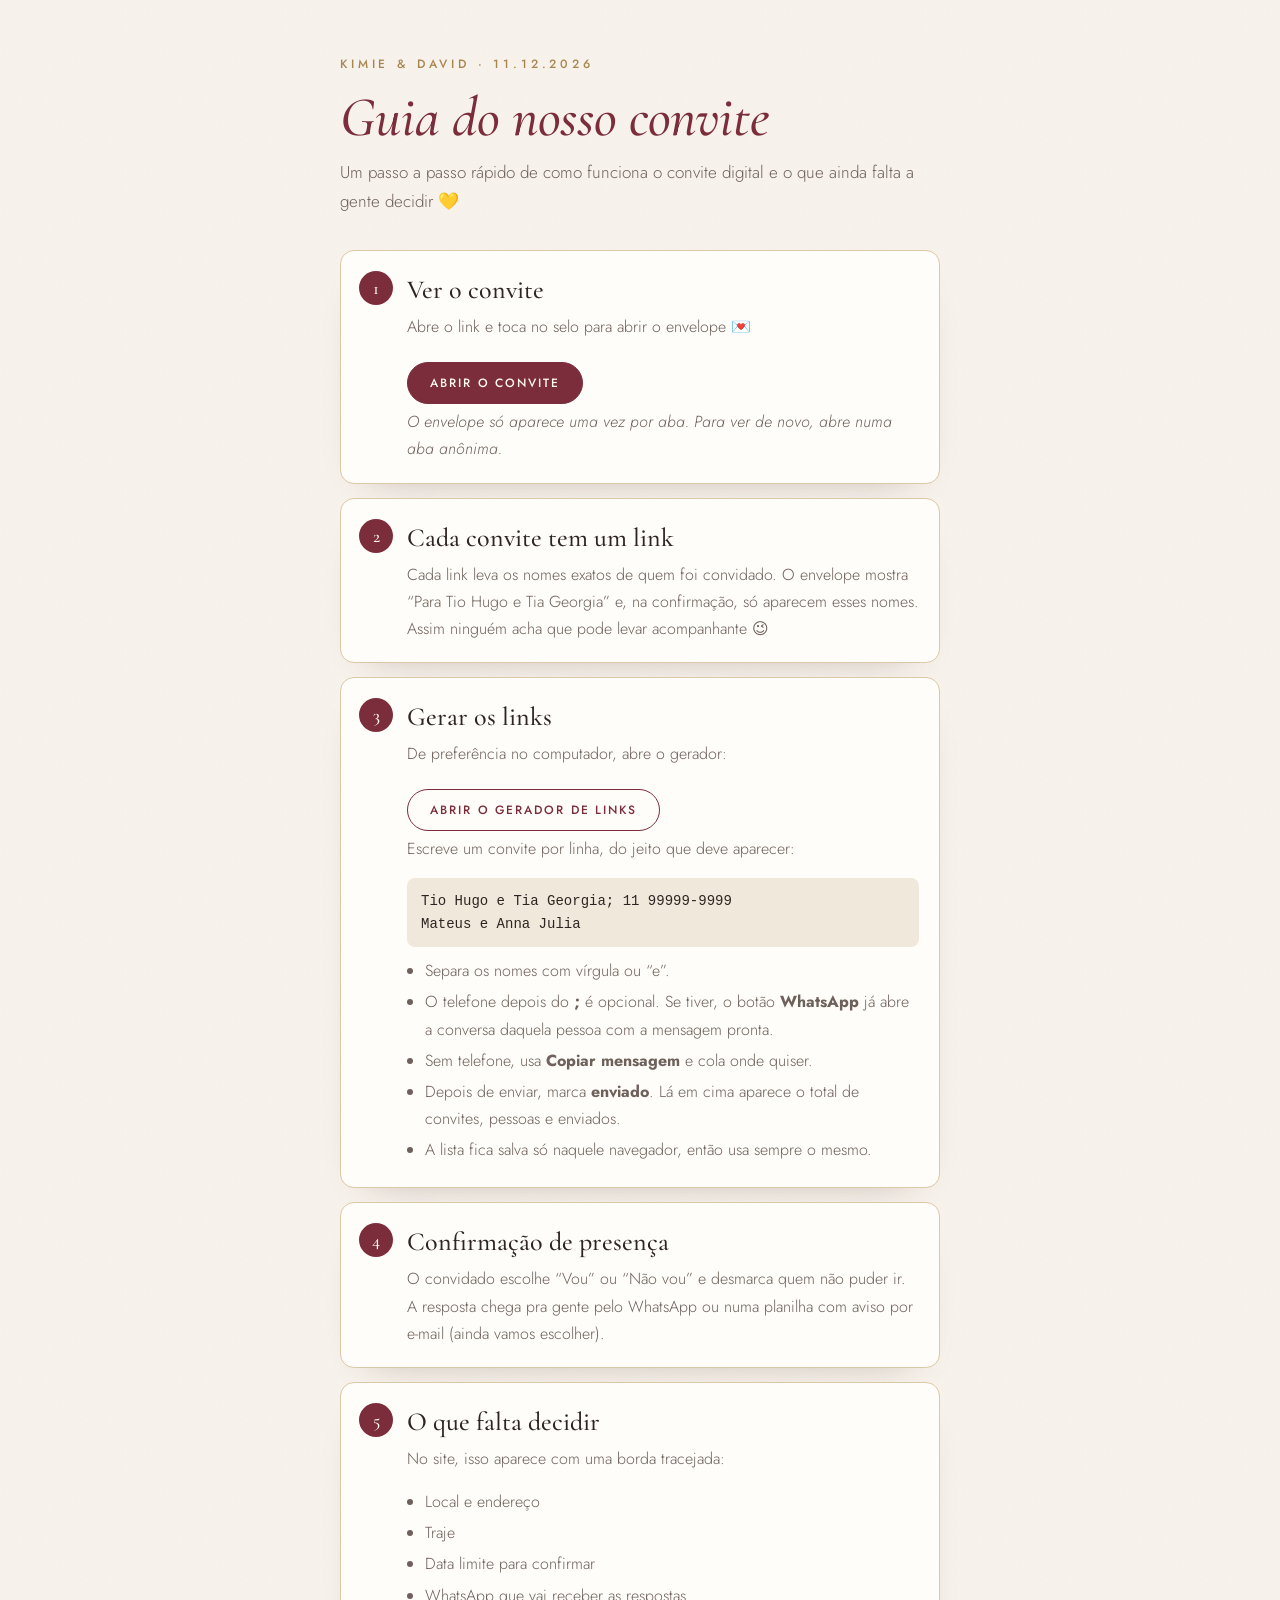
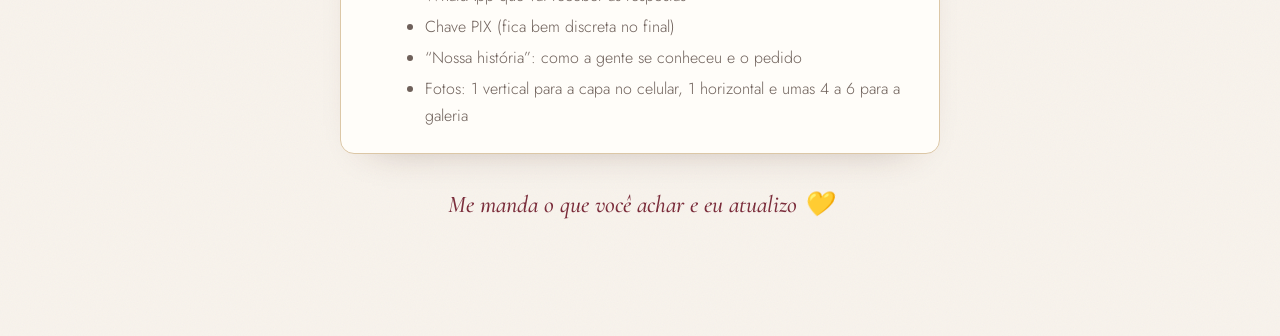
==== guia/index.html @ 5cfc8dbe "Adiciona guia de uso em /guia e atualiza HANDOFF" ====
<!doctype html>
<html lang="pt-BR">
<head>
<meta charset="utf-8">
<meta name="viewport" content="width=device-width, initial-scale=1">
<meta name="robots" content="noindex">
<meta name="color-scheme" content="light">
<title>Guia do convite</title>
<link rel="icon" href="data:image/svg+xml,<svg xmlns='http://www.w3.org/2000/svg' viewBox='0 0 100 100'><text y='.9em' font-size='90'>💌</text></svg>">
<link rel="stylesheet" href="https://fonts.googleapis.com/css2?family=Cormorant+Garamond:ital,wght@0,500;1,500&family=Jost:wght@300;400;500&display=swap">
<link rel="stylesheet" href="../style.css?v=5">
<style>
  .guia { max-width: 640px; margin: 0 auto; padding: 56px 20px 90px; }
  .guia h1 { font: italic 500 clamp(40px, 10vw, 56px)/1.1 var(--serif); color: var(--vinho); margin-bottom: 10px; }
  .intro { color: var(--tinta-2); margin-bottom: 34px; }
  .passo { position: relative; background: var(--cartao); border: 1px solid var(--ouro-claro); border-radius: 14px; padding: 22px 20px 20px 66px; margin-bottom: 14px; box-shadow: 0 18px 40px -32px rgba(70, 35, 25, .45); }
  .passo .n { position: absolute; left: 18px; top: 20px; width: 34px; height: 34px; border-radius: 50%; display: grid; place-items: center; background: var(--vinho); color: #FFF8F0; font: 500 18px/1 var(--serif); }
  .passo h2 { font-size: 26px; margin: 2px 0 8px; }
  .passo p, .passo li { color: var(--tinta-2); font-size: 16px; }
  .passo p:last-child { margin-bottom: 0; }
  .passo ul { margin: 0; padding-left: 18px; }
  .passo li { margin-bottom: 4px; }
  .passo pre { background: var(--papel-2); border-radius: 8px; padding: 12px 14px; font: 400 14px/1.6 ui-monospace, Menlo, monospace; white-space: pre-wrap; margin: 10px 0; color: var(--tinta); }
  .passo .botao { margin: 6px 0 4px; }
  .obs { font-size: 14px; font-style: italic; }
  .fim { text-align: center; margin-top: 34px; font: italic 500 24px/1.4 var(--serif); color: var(--vinho); }
</style>
</head>
<body>
<main class="guia">
  <p class="sobre" style="padding-left:0">Kimie &amp; David · 11.12.2026</p>
  <h1>Guia do nosso convite</h1>
  <p class="intro">Um passo a passo rápido de como funciona o convite digital e o que ainda falta a gente decidir 💛</p>

  <section class="passo"><span class="n">1</span>
    <h2>Ver o convite</h2>
    <p>Abre o link e toca no selo para abrir o envelope 💌</p>
    <a class="botao" href="../" target="_blank" rel="noopener">Abrir o convite</a>
    <p class="obs">O envelope só aparece uma vez por aba. Para ver de novo, abre numa aba anônima.</p>
  </section>

  <section class="passo"><span class="n">2</span>
    <h2>Cada convite tem um link</h2>
    <p>Cada link leva os nomes exatos de quem foi convidado. O envelope mostra “Para Tio Hugo e Tia Georgia” e, na confirmação, só aparecem esses nomes. Assim ninguém acha que pode levar acompanhante 😉</p>
  </section>

  <section class="passo"><span class="n">3</span>
    <h2>Gerar os links</h2>
    <p>De preferência no computador, abre o gerador:</p>
    <a class="botao botao-claro" href="../links.html" target="_blank" rel="noopener">Abrir o gerador de links</a>
    <p>Escreve um convite por linha, do jeito que deve aparecer:</p>
    <pre>Tio Hugo e Tia Georgia; 11 99999-9999
Mateus e Anna Julia</pre>
    <ul>
      <li>Separa os nomes com vírgula ou “e”.</li>
      <li>O telefone depois do <b>;</b> é opcional. Se tiver, o botão <b>WhatsApp</b> já abre a conversa daquela pessoa com a mensagem pronta.</li>
      <li>Sem telefone, usa <b>Copiar mensagem</b> e cola onde quiser.</li>
      <li>Depois de enviar, marca <b>enviado</b>. Lá em cima aparece o total de convites, pessoas e enviados.</li>
      <li>A lista fica salva só naquele navegador, então usa sempre o mesmo.</li>
    </ul>
  </section>

  <section class="passo"><span class="n">4</span>
    <h2>Confirmação de presença</h2>
    <p>O convidado escolhe “Vou” ou “Não vou” e desmarca quem não puder ir. A resposta chega pra gente pelo WhatsApp ou numa planilha com aviso por e-mail (ainda vamos escolher).</p>
  </section>

  <section class="passo"><span class="n">5</span>
    <h2>O que falta decidir</h2>
    <p>No site, isso aparece com uma borda tracejada:</p>
    <ul>
      <li>Local e endereço</li>
      <li>Traje</li>
      <li>Data limite para confirmar</li>
      <li>WhatsApp que vai receber as respostas</li>
      <li>Chave PIX (fica bem discreta no final)</li>
      <li>“Nossa história”: como a gente se conheceu e o pedido</li>
      <li>Fotos: 1 vertical para a capa no celular, 1 horizontal e umas 4 a 6 para a galeria</li>
    </ul>
  </section>

  <p class="fim">Me manda o que você achar e eu atualizo 💛</p>
</main>
</body>
</html>
---- style.css ----
/* Convite de casamento — Kimie & David · 11.12.2026 */
:root {
  --papel: #F8F3EC;
  --papel-2: #F1E8DC;
  --cartao: #FFFDF9;
  --tinta: #2E2522;
  --tinta-2: #6E605A;
  --vinho: #7B2D3B;
  --vinho-2: #5A1E29;
  --ouro: #A9854F;
  --ouro-claro: #DCC7A6;
  --serif: 'Cormorant Garamond', Georgia, 'Times New Roman', serif;
  --sans: 'Jost', system-ui, -apple-system, 'Segoe UI', sans-serif;
  --suave: cubic-bezier(.2, .8, .2, 1);
  --atraso: 2.3s; /* quando a capa começa a animar (depois do envelope) */
  --grao: url("data:image/svg+xml,%3Csvg xmlns='http://www.w3.org/2000/svg' width='160' height='160'%3E%3Cfilter id='g'%3E%3CfeTurbulence type='fractalNoise' baseFrequency='.85' numOctaves='3' stitchTiles='stitch'/%3E%3C/filter%3E%3Crect width='100%25' height='100%25' filter='url(%23g)' opacity='.045'/%3E%3C/svg%3E");
}
.direto { --atraso: .25s; }

*, *::before, *::after { box-sizing: border-box; }
[hidden] { display: none !important; }
html { -webkit-text-size-adjust: 100%; -webkit-tap-highlight-color: transparent; }
html.js:not(.aberto), html.lb-aberto { overflow: hidden; }
body { margin: 0; background: var(--grao), var(--papel); color: var(--tinta); font: 300 17px/1.7 var(--sans); -webkit-font-smoothing: antialiased; }
img { display: block; max-width: 100%; }
h1, h2, h3 { font-family: var(--serif); font-weight: 500; line-height: 1.15; margin: 0; }
a { color: inherit; }
p { margin: 0 0 1em; }
button { font: inherit; color: inherit; }
.sobre { font: 500 12px/1.4 var(--sans); letter-spacing: .32em; padding-left: .32em; text-transform: uppercase; color: var(--ouro); margin: 0 0 14px; }
.texto { color: var(--tinta-2); }
/* Destaca o que ainda falta preencher (valores entre [colchetes]) */
.todo { background: rgba(169, 133, 79, .16); outline: 1px dashed var(--ouro); outline-offset: 2px; border-radius: 3px; }
.link-sutil { background: none; border: 0; padding: 0; cursor: pointer; color: var(--vinho); text-decoration: underline; text-decoration-color: rgba(123, 45, 59, .35); text-underline-offset: 4px; transition: text-decoration-color .3s; }
.link-sutil:hover { text-decoration-color: currentColor; }

.progresso { position: fixed; top: 0; left: 0; right: 0; height: 2px; z-index: 90; background: linear-gradient(90deg, var(--ouro-claro), var(--ouro), var(--vinho)); transform-origin: 0 50%; transform: scaleX(0); pointer-events: none; }
.petalas { position: fixed; inset: 0; width: 100%; height: 100%; z-index: 150; pointer-events: none; }
.ramo { position: absolute; width: 92px; height: 154px; color: var(--ouro); opacity: .45; stroke-dasharray: 1; stroke-dashoffset: 0; pointer-events: none; }

/* ---------- Envelope ---------- */
.envelope { display: none; }
.js .envelope {
  display: flex; align-items: center; justify-content: center;
  position: fixed; inset: 0; z-index: 100; overflow: hidden;
  background: var(--grao), radial-gradient(120% 90% at 50% 35%, #FBF7F1, #EADFCF);
  transition: opacity .8s ease 2.15s, visibility 0s linear 2.95s;
}
.direto .envelope { display: none; }
.aberto .envelope { opacity: 0; visibility: hidden; }
.ramo-env { width: 120px; height: 200px; animation: desenha 3.2s ease-in-out .2s both; }
.ramo-env.e { left: -18px; bottom: -14px; transform: rotate(18deg); }
.ramo-env.d { right: -18px; top: -10px; transform: rotate(198deg); }
.env-cena { display: flex; flex-direction: column; align-items: center; text-align: center; padding: 24px; }
.env-sobre, .para, .dica { transition: opacity .5s ease; }
.env-sobre { margin-bottom: 36px; }
.para { font: italic 500 26px/1.3 var(--serif); color: var(--tinta); margin: 38px 0 4px; }
.dica { font-size: 12px; letter-spacing: .24em; padding-left: .24em; text-transform: uppercase; color: var(--tinta-2); margin: 8px 0 0; animation: piscar 2.4s ease-in-out infinite; }
.para[hidden] + .dica { margin-top: 38px; }
@keyframes piscar { 50% { opacity: .45; } }
.aberto .env-sobre, .aberto .para, .aberto .dica { opacity: 0; animation: none; }

.env-obj { position: relative; width: min(84vw, 420px); aspect-ratio: 1.45; perspective: 1100px; }
.env-fundo, .env-frente, .env-aba { position: absolute; left: 0; right: 0; transition: transform .8s cubic-bezier(.6, 0, .4, 1) 1.9s, opacity .5s ease 2.05s; }
.env-fundo { top: 0; bottom: 0; border-radius: 6px; background: linear-gradient(160deg, #E2D1B9, #D6C2A6); box-shadow: 0 32px 60px -30px rgba(80, 50, 30, .55); }
.env-carta {
  position: absolute; left: 6%; right: 6%; top: 6%; height: 88%; z-index: 2;
  display: flex; flex-direction: column; align-items: center; justify-content: center; gap: 2px;
  background: var(--grao), #FFFDF8; border-radius: 4px; box-shadow: 0 2px 12px rgba(80, 50, 30, .14);
}
.carta-mono { font: italic 400 36px/1 var(--serif); color: var(--vinho); }
.carta-mono em { color: var(--ouro); font-size: .8em; }
.carta-nomes { font: 500 10px/1.4 var(--sans); letter-spacing: .32em; text-transform: uppercase; color: var(--tinta-2); margin-top: 8px; }
.carta-data { font: 400 17px/1.2 var(--serif); letter-spacing: .2em; color: var(--ouro); }
.env-frente { top: 0; bottom: 0; z-index: 3; border-radius: 6px; background: linear-gradient(180deg, #EFE3D1, #E6D7C1); clip-path: polygon(0 0, 50% 54%, 100% 0, 100% 100%, 0 100%); }
.env-frente::after {
  content: ''; position: absolute; inset: 0;
  background:
    linear-gradient(to top right, transparent calc(50% - .6px), rgba(110, 80, 50, .18) 50%, transparent calc(50% + .6px)),
    linear-gradient(to top left, transparent calc(50% - .6px), rgba(110, 80, 50, .18) 50%, transparent calc(50% + .6px));
}
.env-aba {
  top: 0; height: 60%; z-index: 4;
  background: linear-gradient(180deg, #F5ECE0, #E4D4BE);
  clip-path: polygon(0 0, 100% 0, 50% 100%);
  transform-origin: 50% 0;
  transition: transform .8s cubic-bezier(.6, 0, .3, 1) .3s, z-index 0s linear .7s, opacity .5s ease 2.05s;
}
.selo, .selo-metade, .selo-sombra { position: absolute; left: 50%; top: 56%; width: 76px; height: 76px; margin: -38px 0 0 -38px; }
.selo { z-index: 6; padding: 0; border: 0; background: none; cursor: pointer; border-radius: 50%; }
.selo:focus-visible { outline: 2px solid var(--vinho); outline-offset: 6px; }
.selo-sombra { z-index: 4; border-radius: 50%; background: rgba(70, 20, 25, .35); filter: blur(8px); transform: translateY(7px) scale(.92); transition: opacity .3s; }
/* pulsa usa "scale" (não "transform") para não brigar com a transição de abertura */
@keyframes pulsa { 50% { scale: 1.07; } }
.selo-metade {
  z-index: 5; display: flex; align-items: center; justify-content: center;
  border-radius: 48% 52% 50% 50% / 52% 48% 52% 48%;
  background: radial-gradient(circle at 35% 30%, #B4505E, #7B2D3B 55%, #561A25);
  box-shadow: inset 0 0 0 5px rgba(255, 255, 255, .06), inset 0 -5px 10px rgba(0, 0, 0, .25);
  color: #F4DCCB; font: italic 500 25px/1 var(--serif);
  animation: pulsa 2.4s ease-in-out infinite;
}
.selo-metade em { font-size: .75em; color: var(--ouro-claro); }
/* Rachadura horizontal: a parte de cima gira junto com a aba (mesmo eixo, no topo do envelope)
   e some ao virar; a de baixo fica no envelope e desce com ele. */
.selo-metade.cima {
  clip-path: polygon(0 0, 100% 0, 100% 52%, 85% 58%, 70% 51%, 52% 60%, 34% 52%, 17% 59%, 0 53%);
  -webkit-backface-visibility: hidden; backface-visibility: hidden;
  transition: transform .8s cubic-bezier(.6, 0, .3, 1) .3s;
}
.selo-metade.baixo {
  clip-path: polygon(0 53%, 17% 59%, 34% 52%, 52% 60%, 70% 51%, 85% 58%, 100% 52%, 100% 100%, 0 100%);
  transition: transform .8s cubic-bezier(.6, 0, .4, 1) 1.9s, opacity .5s ease 2.05s;
}

.aberto .selo { pointer-events: none; }
.aberto .selo-sombra { opacity: 0; }
.aberto .selo-metade { animation: none; }
.aberto .selo-metade.cima { transform: rotateX(180deg); transform-origin: 50% calc(38px - min(84vw, 420px) * .3862); }
.aberto .selo-metade.baixo { transform: translateY(calc(min(84vw, 420px) * .3103)); opacity: 0; }
.aberto .env-aba { transform: rotateX(180deg); z-index: 1; opacity: 0; }
.aberto .env-fundo, .aberto .env-frente { transform: translateY(45%); opacity: 0; }
.aberto .env-carta { animation: carta 1.9s .95s forwards; }
@keyframes carta {
  0% { transform: translateY(0); animation-timing-function: cubic-bezier(.25, .8, .25, 1); }
  50% { transform: translateY(-64%); opacity: 1; animation-timing-function: cubic-bezier(.6, 0, .4, 1); }
  100% { transform: translateY(-48%) scale(1.7); opacity: 0; }
}

/* ---------- Capa ---------- */
.hero { position: relative; min-height: 100vh; min-height: 100svh; overflow: hidden; display: flex; flex-direction: column; justify-content: flex-end; align-items: center; padding: 0 20px 16vh; text-align: center; color: #FFF8F0; background: #2A1A16; }
.hero-midia, .hero picture, .hero img { position: absolute; inset: 0; width: 100%; height: 100%; }
.hero-midia { will-change: transform; }
.hero img { object-fit: cover; object-position: center 30%; }
.hero::after { content: ''; position: absolute; inset: 0; pointer-events: none; background: linear-gradient(180deg, rgba(25, 12, 10, .3) 0%, rgba(25, 12, 10, 0) 32%, rgba(25, 12, 10, .75) 100%); }
.aberto .hero img { animation: zoom 10s ease-out both; }
.hero-texto { position: relative; z-index: 1; }
.hero .sobre { color: var(--ouro-claro); }
.hero-nomes { font-size: clamp(44px, 13.5vw, 124px); font-weight: 400; letter-spacing: .01em; text-shadow: 0 2px 24px rgba(0, 0, 0, .25); }
.hero-nomes .l, .hero-nomes .ecom { display: inline-block; }
.hero-nomes .ecom { color: var(--ouro-claro); }
.floreio { display: block; width: min(64vw, 300px); height: auto; margin: 2px auto 14px; fill: none; stroke: var(--ouro-claro); stroke-width: 1.2; stroke-linecap: round; stroke-dasharray: 1; stroke-dashoffset: 0; }
.hero-data { font: 400 clamp(22px, 5.5vw, 30px)/1 var(--serif); letter-spacing: .28em; padding-left: .28em; margin: 0 0 10px; }
.hero-hora { font-size: 12px; letter-spacing: .3em; padding-left: .3em; text-transform: uppercase; opacity: .9; margin: 0; }
.rolar { position: absolute; bottom: 22px; left: 50%; z-index: 1; margin-left: -15px; color: #FFF8F0; }

.aberto .hero-sobre { animation: sobe 1s var(--suave) calc(var(--atraso) + .05s) both; }
.aberto .hero-nomes .l { animation: letra 1.2s var(--suave) calc(var(--atraso) + var(--i) * 65ms) both; }
.aberto .hero-nomes .ecom { animation: ecom 1.5s var(--suave) calc(var(--atraso) + .3s) both; }
.aberto .floreio { animation: desenha 1.8s ease-in-out calc(var(--atraso) + .85s) both; }
.aberto .hero-data { animation: sobe 1s var(--suave) calc(var(--atraso) + 1.2s) both; }
.aberto .hero-hora { animation: sobe 1s var(--suave) calc(var(--atraso) + 1.4s) both; }
.aberto .rolar { animation: sobe 1s var(--suave) calc(var(--atraso) + 1.9s) both, quica 2.2s ease-in-out calc(var(--atraso) + 3s) infinite; }
@keyframes zoom { from { transform: scale(1.15); } to { transform: scale(1); } }
@keyframes sobe { from { opacity: 0; transform: translateY(22px); } }
@keyframes letra { from { opacity: 0; transform: translateY(45%) rotate(10deg); filter: blur(12px); } }
@keyframes ecom { from { opacity: 0; transform: scale(.2) rotate(-60deg); } }
@keyframes desenha { from { stroke-dashoffset: 1; } to { stroke-dashoffset: 0; } }
@keyframes quica { 50% { transform: translateY(7px); } }

/* ---------- Seções ---------- */
.secao { position: relative; padding: clamp(80px, 14vw, 132px) 22px; text-align: center; }
.secao > * { max-width: 640px; margin-left: auto; margin-right: auto; }
.secao h2 { font-size: clamp(32px, 7.6vw, 50px); margin-bottom: 20px; }
.alt { background: var(--grao), var(--papel-2); }
.dividir .m { display: inline-block; overflow: hidden; vertical-align: top; padding: 0 .06em .12em; margin: 0 -.06em -.12em; }
.dividir .mi { display: inline-block; }

.convite { overflow: hidden; }
.ramo-canto { width: 110px; height: 184px; opacity: .35; }
.ramo-canto.e { left: -18px; top: 30px; transform: rotate(-12deg); }
.ramo-canto.d { right: -18px; bottom: 30px; transform: rotate(168deg); }
.saudacao { font: italic 500 clamp(28px, 7vw, 38px)/1.2 var(--serif); color: var(--vinho); margin-bottom: 18px; }
.convite h2 { font-weight: 400; font-style: italic; }
.ornamento { display: flex; align-items: center; justify-content: center; gap: 14px; color: var(--ouro); margin: 28px auto; }
.ornamento span { height: 1px; width: 70px; background: currentColor; opacity: .55; }
.assinatura { font: italic 500 30px/1 var(--serif); color: var(--vinho); margin: 28px auto 0; }

.contagem { background: var(--grao), var(--vinho); color: var(--papel); padding-top: 64px; padding-bottom: 70px; overflow: hidden; }
.contagem .sobre { color: var(--ouro-claro); }
.relogio { display: grid; grid-template-columns: repeat(4, 1fr); max-width: 440px; }
.unidade { display: flex; flex-direction: column; align-items: center; }
.unidade + .unidade { border-left: 1px solid rgba(220, 199, 166, .28); }
.num { position: relative; display: block; height: 1em; min-width: 1.2em; overflow: hidden; font: 400 clamp(42px, 11.5vw, 64px)/1 var(--serif); font-variant-numeric: lining-nums tabular-nums; }
.dig { display: block; }
.dig.entra { animation: dig-entra .7s var(--suave); }
.dig.sai { position: absolute; left: 0; right: 0; top: 0; animation: dig-sai .7s var(--suave) forwards; }
@keyframes dig-entra { from { transform: translateY(80%); opacity: 0; filter: blur(4px); } }
@keyframes dig-sai { to { transform: translateY(-80%); opacity: 0; filter: blur(4px); } }
.unidade small { font-size: 11px; letter-spacing: .24em; text-transform: uppercase; opacity: .8; margin-top: 10px; }
.contagem-fim { font: italic 500 36px/1.2 var(--serif); margin: 0 auto; }

.linha-tempo { position: relative; text-align: left; max-width: 520px; margin-top: 44px; }
.lt-trilho { position: absolute; left: 7px; top: 8px; bottom: 34px; width: 1px; background: rgba(220, 199, 166, .5); }
.lt-progresso { position: absolute; inset: 0; background: linear-gradient(var(--ouro), var(--vinho)); transform-origin: 50% 0; }
.lt-item { position: relative; padding: 0 0 36px 42px; }
.lt-item::before { content: ''; position: absolute; left: 0; top: 4px; width: 15px; height: 15px; border-radius: 50%; background: var(--papel); border: 1px solid var(--ouro); transition: background .5s, border-color .5s, transform .5s var(--suave), box-shadow .5s; }
.lt-item.ativo::before { background: var(--ouro); transform: scale(1.2); box-shadow: 0 0 0 6px rgba(169, 133, 79, .15); }
.lt-item.final.ativo::before { background: var(--vinho); border-color: var(--vinho); box-shadow: 0 0 0 6px rgba(123, 45, 59, .15); }
.ano { font: 500 12px/1 var(--sans); letter-spacing: .24em; color: var(--ouro); }
.lt-item h3 { font-size: 27px; margin: 8px 0 6px; }
.lt-item p { margin: 0; color: var(--tinta-2); }

.galeria { display: grid; grid-template-columns: 1fr 1fr; grid-auto-rows: clamp(140px, 30vw, 240px); grid-auto-flow: dense; gap: 10px; max-width: 780px; margin-top: 36px; }
.foto { position: relative; display: block; padding: 0; border: 0; border-radius: 6px; overflow: hidden; cursor: zoom-in; background: var(--ouro-claro); }
.foto.v { grid-row: span 2; }
.foto img { width: 100%; height: 100%; object-fit: cover; transition: transform .9s var(--suave); }
.foto:hover img { transform: scale(1.06); }
.foto:focus-visible { outline: 2px solid var(--vinho); outline-offset: 3px; }
.galeria-dica { font-size: 13px; color: var(--tinta-2); margin-top: 18px; letter-spacing: .04em; }

.cartao { display: grid; background: var(--cartao); border: 1px solid var(--ouro-claro); border-radius: 10px; overflow: hidden; margin-top: 34px; box-shadow: 0 24px 48px -30px rgba(70, 35, 25, .35); }
.cartao-data { display: flex; flex-direction: column; align-items: center; justify-content: center; gap: 4px; padding: 28px 20px; background: var(--grao), var(--vinho); color: var(--papel); }
.mini { font-size: 12px; letter-spacing: .28em; padding-left: .28em; text-transform: uppercase; }
.dia { font: 400 80px/1 var(--serif); font-variant-numeric: lining-nums; }
.hora { color: var(--ouro-claro); margin-top: 8px; }
.cartao-local { padding: 30px 22px 32px; }
.cartao-local h3 { font-size: 30px; }
.cartao-local p { color: var(--tinta-2); margin: 10px 0 24px; }
.botoes { display: flex; flex-wrap: wrap; justify-content: center; gap: 10px; }
.infos { display: grid; grid-template-columns: 1fr 1fr; gap: 12px; margin-top: 14px; }
.infos > div { background: var(--cartao); border: 1px solid var(--ouro-claro); border-radius: 10px; padding: 20px 12px; }
.infos h3 { font: 500 11px/1.4 var(--sans); letter-spacing: .26em; text-transform: uppercase; color: var(--ouro); margin-bottom: 8px; }
.infos p { font: 500 22px/1.25 var(--serif); margin: 0; }
@media (min-width: 640px) {
  .cartao { grid-template-columns: 210px 1fr; text-align: left; }
  .cartao-local { padding: 38px 36px; align-self: center; }
  .botoes { justify-content: flex-start; }
}

.botao {
  position: relative; overflow: hidden; display: inline-flex; align-items: center; justify-content: center; gap: 8px;
  padding: 14px 22px; border: 1px solid var(--vinho); border-radius: 999px; background: var(--vinho); color: #FFF8F0;
  cursor: pointer; text-decoration: none; font: 500 12px/1 var(--sans); letter-spacing: .16em; text-transform: uppercase;
  transition: background .3s, transform .2s, box-shadow .3s;
}
.botao:hover { background: var(--vinho-2); box-shadow: 0 10px 22px -12px rgba(123, 45, 59, .7); }
.botao:active { transform: scale(.97); }
.botao:disabled { opacity: .6; cursor: wait; }
.botao-claro { background: transparent; color: var(--vinho); }
.botao-claro:hover { background: rgba(123, 45, 59, .07); box-shadow: none; }
.onda { position: absolute; border-radius: 50%; background: rgba(255, 255, 255, .45); transform: scale(0); animation: onda .65s ease-out forwards; pointer-events: none; }
.botao-claro .onda { background: rgba(123, 45, 59, .18); }
@keyframes onda { to { transform: scale(1); opacity: 0; } }

/* ---------- RSVP ---------- */
.rsvp-cena { max-width: 470px; margin-top: 32px; perspective: 1600px; }
.rsvp-cartao { display: grid; transform-style: preserve-3d; transition: transform 1.1s cubic-bezier(.7, 0, .2, 1); }
.rsvp-cartao > * { grid-area: 1 / 1; -webkit-backface-visibility: hidden; backface-visibility: hidden; }
.virado .rsvp-cartao { transform: rotateY(180deg); }
.form, .rsvp-verso { background: var(--cartao); border: 1px solid var(--ouro-claro); border-radius: 14px; box-shadow: 0 24px 50px -32px rgba(70, 35, 25, .45); }
.form { display: grid; gap: 20px; text-align: left; padding: 26px 20px 24px; }
.rsvp-verso { transform: rotateY(180deg); display: flex; flex-direction: column; align-items: center; justify-content: center; text-align: center; padding: 30px 22px; }
.verso-icone { font-size: 50px; line-height: 1; margin-bottom: 16px; }
.virado .verso-icone { animation: bater 1.2s ease-in-out 1s 2; }
@keyframes bater { 30% { transform: scale(1.25); } 60% { transform: scale(.95); } }
.obrigado-titulo { font: italic 500 34px/1.2 var(--serif); color: var(--vinho); margin-bottom: 8px; }
#obrigado-texto { color: var(--tinta-2); margin-bottom: 18px; }
.campo { display: grid; gap: 8px; font-size: 15px; font-weight: 400; }
.form small { color: var(--tinta-2); font-weight: 300; }
.form input:not([type=radio]), .form textarea {
  width: 100%; padding: 13px 14px; border: 1px solid var(--ouro-claro); border-radius: 10px; background: #fff;
  color: var(--tinta); font: 400 16px/1.4 var(--sans); -webkit-appearance: none; appearance: none; transition: border-color .3s, box-shadow .3s;
}
.form input:not([type=radio]):focus, .form textarea:focus { outline: none; border-color: var(--vinho); box-shadow: 0 0 0 4px rgba(123, 45, 59, .1); }
.form input.erro { border-color: var(--vinho); animation: treme .4s; }
@keyframes treme { 25% { transform: translateX(-6px); } 75% { transform: translateX(6px); } }
.escolhas { display: grid; grid-template-columns: 1fr 1fr; gap: 10px; }
.escolha {
  position: relative; display: flex; flex-direction: column; align-items: center; gap: 8px; padding: 16px 8px 14px;
  border: 1px solid var(--ouro-claro); border-radius: 12px; background: #fff; cursor: pointer; text-align: center;
  font-size: 14px; font-weight: 400; line-height: 1.3; transition: border-color .3s, background .3s, transform .4s var(--suave), box-shadow .3s;
}
.escolha input { position: absolute; opacity: 0; pointer-events: none; }
.escolha-icone { font-size: 28px; line-height: 1; transition: transform .5s var(--suave); }
.escolha.marcada { border-color: var(--vinho); background: #FBF1F0; box-shadow: 0 12px 24px -16px rgba(123, 45, 59, .7); transform: translateY(-3px); }
.escolha.marcada .escolha-icone { transform: scale(1.22) rotate(-8deg); }
.escolha:focus-within { outline: 2px solid rgba(123, 45, 59, .4); outline-offset: 2px; }
.nao-vai .so-sim { display: none; }
.contador { display: flex; align-items: center; justify-content: space-between; border: 1px solid var(--ouro-claro); border-radius: 999px; background: #fff; padding: 6px; }
.contador button { width: 44px; height: 44px; border-radius: 50%; border: 0; background: var(--papel-2); color: var(--vinho); font-size: 22px; line-height: 1; cursor: pointer; transition: background .2s, transform .15s; }
.contador button:hover { background: var(--ouro-claro); }
.contador button:active { transform: scale(.9); }
.contador button:disabled { opacity: .35; cursor: default; }
.contador output { display: inline-block; min-width: 2ch; text-align: center; font: 500 28px/1 var(--serif); font-variant-numeric: lining-nums; }
.rsvp-verso .botao { margin-bottom: 18px; }
.contador output.pulo { animation: pulo .35s var(--suave); }
@keyframes pulo { 40% { transform: scale(1.4); } }
.botao-grande { width: 100%; padding: 18px; font-size: 13px; margin-top: 4px; }
.quem { border: 0; margin: 0; padding: 0; min-width: 0; }
.quem legend { padding: 0; margin-bottom: 8px; font-size: 15px; font-weight: 400; }
.quem-lista { display: grid; gap: 8px; margin-bottom: 8px; }
.quem-lista.erro { animation: treme .4s; }
.pessoa { position: relative; display: flex; align-items: center; gap: 12px; padding: 12px 14px; border: 1px solid var(--ouro-claro); border-radius: 10px; background: #fff; cursor: pointer; font-size: 15px; font-weight: 400; opacity: .6; transition: border-color .3s, background .3s, opacity .3s; }
.pessoa input { position: absolute; opacity: 0; pointer-events: none; }
.pessoa .check { position: relative; flex: none; width: 22px; height: 22px; border-radius: 50%; border: 1px solid var(--ouro); transition: background .3s, border-color .3s, transform .4s var(--suave); }
.pessoa .check::after { content: ''; position: absolute; left: 7px; top: 3px; width: 6px; height: 11px; border: solid #fff; border-width: 0 2px 2px 0; transform: rotate(45deg) scale(0); transition: transform .35s var(--suave); }
.pessoa.marcada { opacity: 1; border-color: var(--vinho); background: #FBF1F0; }
.pessoa.marcada .check { background: var(--vinho); border-color: var(--vinho); transform: scale(1.08); }
.pessoa.marcada .check::after { transform: rotate(45deg) scale(1); }
.pessoa:focus-within { outline: 2px solid rgba(123, 45, 59, .4); outline-offset: 2px; }
.quem small { font-size: 13px; color: var(--tinta-2); }

/* ---------- Presentes (discreto) ---------- */
.presentes { max-width: 520px; margin: 0 auto; padding: 0 24px 96px; text-align: center; font-size: 15px; line-height: 1.8; color: var(--tinta-2); }
.presentes .ornamento { margin: 0 auto 22px; }
.presentes .ornamento span { width: 40px; }
.presentes p { margin: 0; }
.pix-painel { display: grid; grid-template-rows: 0fr; opacity: 0; transition: grid-template-rows .6s var(--suave), opacity .6s ease; }
.pix-painel.aberto { grid-template-rows: 1fr; opacity: 1; }
.pix-dentro { overflow: hidden; min-height: 0; }
.pix-conteudo { display: flex; flex-direction: column; align-items: center; gap: 4px; padding-top: 12px; }
.pix-linha { display: inline-flex; flex-wrap: wrap; align-items: center; justify-content: center; gap: 10px; }
.pix-linha code { font: 400 14px/1.4 ui-monospace, 'SF Mono', Menlo, monospace; color: var(--tinta); word-break: break-all; }
.pix-copiar { background: none; border: 1px solid var(--ouro-claro); border-radius: 999px; padding: 2px 12px; font-size: 12px; letter-spacing: .08em; color: var(--vinho); cursor: pointer; transition: background .3s, border-color .3s; }
.pix-copiar:hover { background: rgba(123, 45, 59, .06); border-color: var(--vinho); }
.presentes small { font-size: 13px; }

.toast { position: fixed; left: 50%; bottom: calc(24px + env(safe-area-inset-bottom)); z-index: 210; transform: translate(-50%, 20px); opacity: 0; pointer-events: none; padding: 10px 18px; border-radius: 999px; background: rgba(46, 37, 34, .92); color: #FFF8F0; font-size: 13px; letter-spacing: .04em; transition: opacity .35s, transform .35s var(--suave); }
.toast.mostrar { opacity: 1; transform: translate(-50%, 0); }

/* ---------- Lightbox ---------- */
.lightbox { position: fixed; inset: 0; z-index: 200; display: flex; align-items: center; justify-content: center; background: rgba(20, 12, 10, .92); animation: lb-fundo .35s ease; touch-action: pan-y; }
.lightbox.saindo { animation: lb-fundo .3s ease reverse forwards; }
@keyframes lb-fundo { from { opacity: 0; } }
.lb-img { max-width: 92vw; max-height: 84vh; border-radius: 6px; box-shadow: 0 30px 60px rgba(0, 0, 0, .5); animation: lb-img .45s var(--suave); -webkit-user-select: none; user-select: none; -webkit-user-drag: none; }
.lb-img.prox { animation: lb-prox .45s var(--suave); }
.lb-img.ant { animation: lb-ant .45s var(--suave); }
@keyframes lb-img { from { opacity: 0; transform: scale(.92); } }
@keyframes lb-prox { from { opacity: 0; transform: translateX(60px); } }
@keyframes lb-ant { from { opacity: 0; transform: translateX(-60px); } }
.lb-btn { position: absolute; width: 46px; height: 46px; border: 0; border-radius: 50%; background: rgba(255, 255, 255, .12); color: #fff; font-size: 26px; line-height: 1; cursor: pointer; transition: background .2s; }
.lb-btn:hover { background: rgba(255, 255, 255, .24); }
.lb-fechar { top: calc(16px + env(safe-area-inset-top)); right: 16px; font-size: 18px; }
.lb-ant, .lb-prox { top: 50%; margin-top: -23px; }
.lb-ant { left: 12px; }
.lb-prox { right: 12px; }
.lb-cont { position: absolute; left: 0; right: 0; bottom: calc(22px + env(safe-area-inset-bottom)); text-align: center; color: rgba(255, 255, 255, .7); font-size: 12px; letter-spacing: .3em; }

/* ---------- Rodapé e botão flutuante ---------- */
.rodape { background: var(--grao), var(--vinho-2); color: var(--papel); text-align: center; padding: 60px 20px calc(80px + env(safe-area-inset-bottom)); }
.monograma { font: italic 400 46px/1 var(--serif); margin-bottom: 14px; }
.monograma em { color: var(--ouro-claro); font-size: .8em; }
.rodape p { font-size: 12px; letter-spacing: .24em; text-transform: uppercase; margin: 0 0 18px; }
.rodape a { font-size: 13px; opacity: .75; }
.flutuante {
  position: fixed; right: 16px; bottom: calc(16px + env(safe-area-inset-bottom)); z-index: 20;
  padding: 14px 20px; border-radius: 999px; background: var(--vinho); color: #FFF8F0; text-decoration: none;
  font: 500 12px/1 var(--sans); letter-spacing: .14em; text-transform: uppercase;
  box-shadow: 0 12px 26px -10px rgba(60, 20, 25, .55);
  opacity: 0; transform: translateY(16px); pointer-events: none; transition: opacity .35s, transform .35s;
}
.flutuante.mostrar { opacity: 1; transform: none; pointer-events: auto; }

@media (prefers-reduced-motion: reduce) {
  *, *::before, *::after { animation: none !important; transition: none !important; }
}
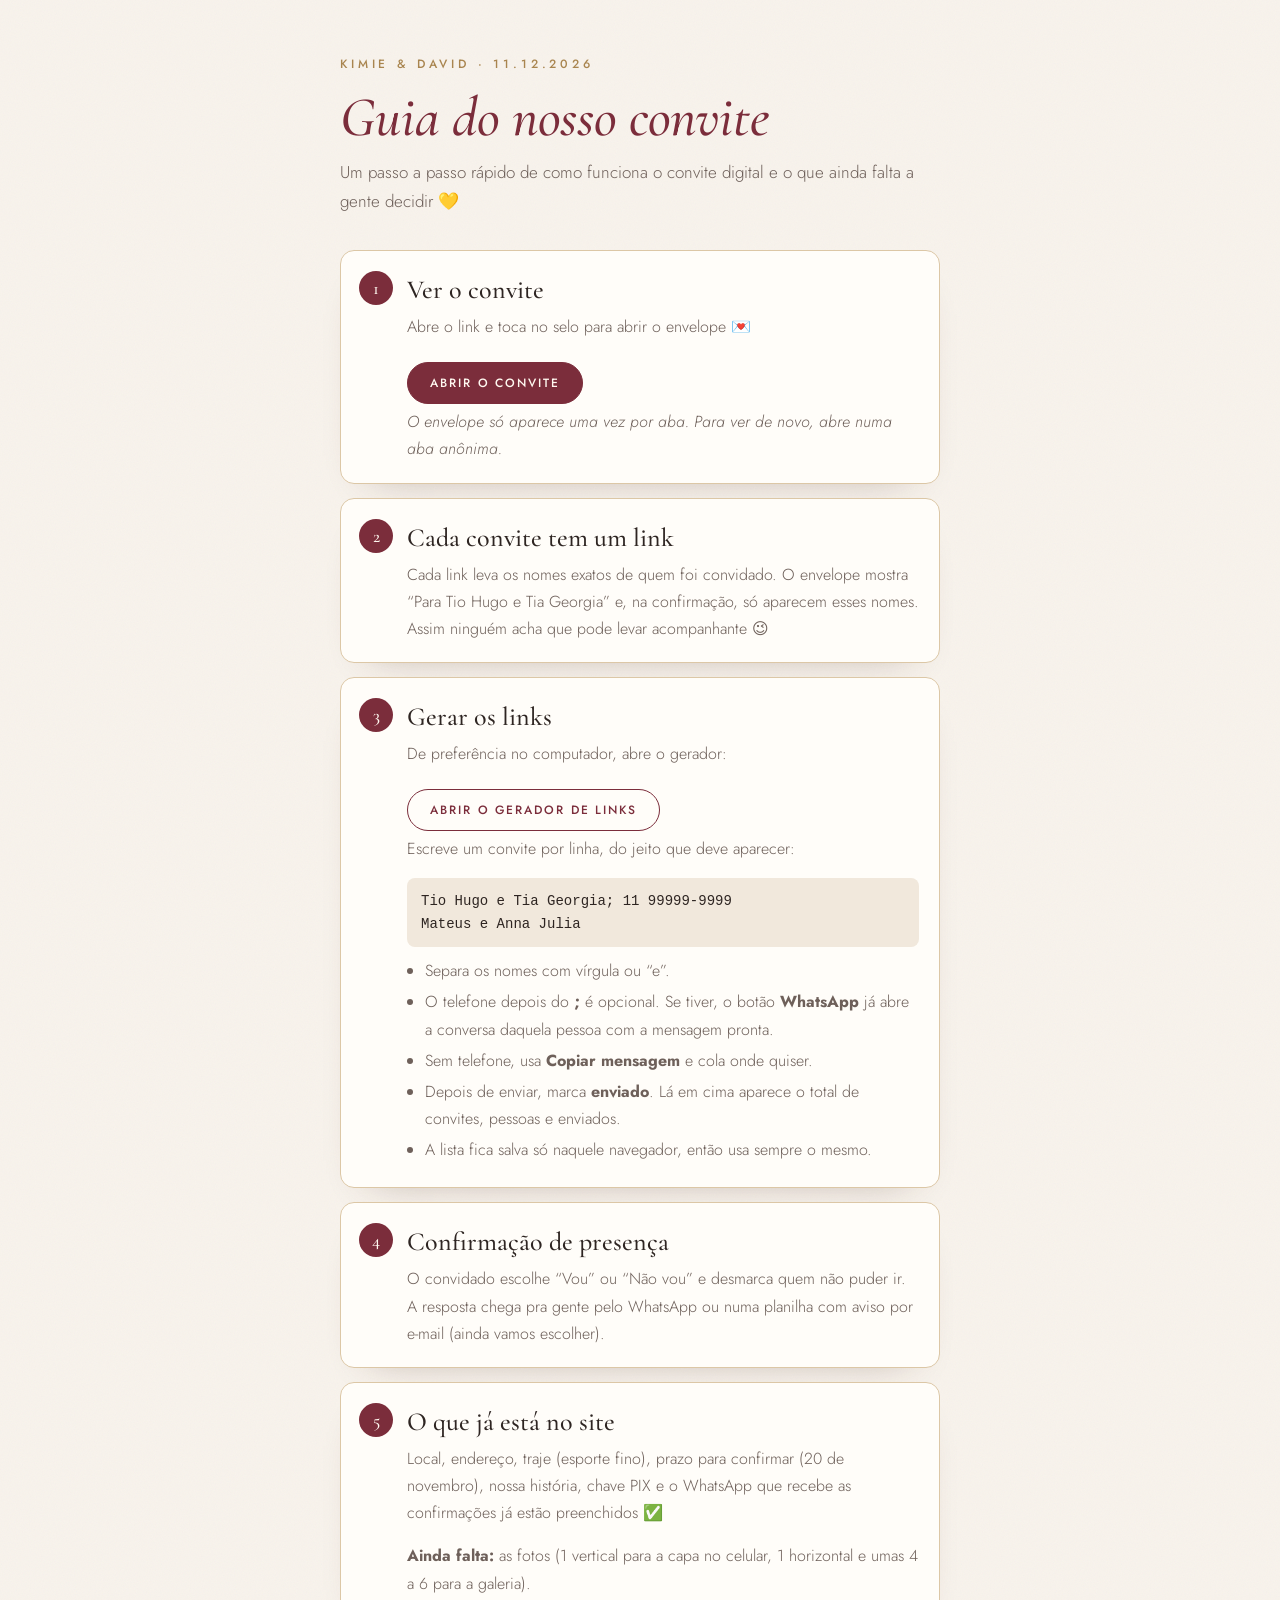
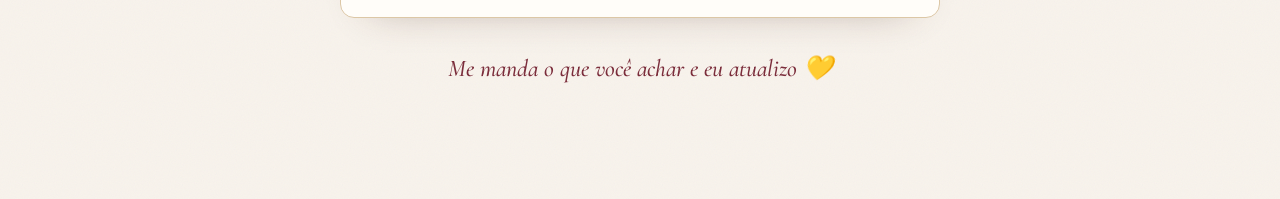
==== commit d8a9e4d2: "Preenche local, traje, prazo, história, PIX e WhatsApp do RSVP; letras mais legíveis" ====
--- a/guia/index.html
+++ b/guia/index.html
@@ -8,7 +8,7 @@
 <title>Guia do convite</title>
 <link rel="icon" href="data:image/svg+xml,<svg xmlns='http://www.w3.org/2000/svg' viewBox='0 0 100 100'><text y='.9em' font-size='90'>💌</text></svg>">
 <link rel="stylesheet" href="https://fonts.googleapis.com/css2?family=Cormorant+Garamond:ital,wght@0,500;1,500&family=Jost:wght@300;400;500&display=swap">
-<link rel="stylesheet" href="../style.css?v=5">
+<link rel="stylesheet" href="../style.css?v=7">
 <style>
   .guia { max-width: 640px; margin: 0 auto; padding: 56px 20px 90px; }
   .guia h1 { font: italic 500 clamp(40px, 10vw, 56px)/1.1 var(--serif); color: var(--vinho); margin-bottom: 10px; }
@@ -66,17 +66,9 @@
   </section>
 
   <section class="passo"><span class="n">5</span>
-    <h2>O que falta decidir</h2>
-    <p>No site, isso aparece com uma borda tracejada:</p>
-    <ul>
-      <li>Local e endereço</li>
-      <li>Traje</li>
-      <li>Data limite para confirmar</li>
-      <li>WhatsApp que vai receber as respostas</li>
-      <li>Chave PIX (fica bem discreta no final)</li>
-      <li>“Nossa história”: como a gente se conheceu e o pedido</li>
-      <li>Fotos: 1 vertical para a capa no celular, 1 horizontal e umas 4 a 6 para a galeria</li>
-    </ul>
+    <h2>O que já está no site</h2>
+    <p>Local, endereço, traje (esporte fino), prazo para confirmar (20 de novembro), nossa história, chave PIX e o WhatsApp que recebe as confirmações já estão preenchidos ✅</p>
+    <p><b>Ainda falta:</b> as fotos (1 vertical para a capa no celular, 1 horizontal e umas 4 a 6 para a galeria).</p>
   </section>
 
   <p class="fim">Me manda o que você achar e eu atualizo 💛</p>
--- a/style.css
+++ b/style.css
@@ -299,10 +299,10 @@
 .pessoa.marcada .check { background: var(--vinho); border-color: var(--vinho); transform: scale(1.08); }
 .pessoa.marcada .check::after { transform: rotate(45deg) scale(1); }
 .pessoa:focus-within { outline: 2px solid rgba(123, 45, 59, .4); outline-offset: 2px; }
-.quem small { font-size: 13px; color: var(--tinta-2); }
+.quem small { font-size: 15px; font-weight: 400; color: var(--tinta); }
 
 /* ---------- Presentes (discreto) ---------- */
-.presentes { max-width: 520px; margin: 0 auto; padding: 0 24px 96px; text-align: center; font-size: 15px; line-height: 1.8; color: var(--tinta-2); }
+.presentes { max-width: 520px; margin: 0 auto; padding: 0 24px 96px; text-align: center; font-size: 17px; font-weight: 400; line-height: 1.8; color: var(--tinta); }
 .presentes .ornamento { margin: 0 auto 22px; }
 .presentes .ornamento span { width: 40px; }
 .presentes p { margin: 0; }
@@ -314,7 +314,7 @@
 .pix-linha code { font: 400 14px/1.4 ui-monospace, 'SF Mono', Menlo, monospace; color: var(--tinta); word-break: break-all; }
 .pix-copiar { background: none; border: 1px solid var(--ouro-claro); border-radius: 999px; padding: 2px 12px; font-size: 12px; letter-spacing: .08em; color: var(--vinho); cursor: pointer; transition: background .3s, border-color .3s; }
 .pix-copiar:hover { background: rgba(123, 45, 59, .06); border-color: var(--vinho); }
-.presentes small { font-size: 13px; }
+.presentes small { font-size: 14px; }
 
 .toast { position: fixed; left: 50%; bottom: calc(24px + env(safe-area-inset-bottom)); z-index: 210; transform: translate(-50%, 20px); opacity: 0; pointer-events: none; padding: 10px 18px; border-radius: 999px; background: rgba(46, 37, 34, .92); color: #FFF8F0; font-size: 13px; letter-spacing: .04em; transition: opacity .35s, transform .35s var(--suave); }
 .toast.mostrar { opacity: 1; transform: translate(-50%, 0); }
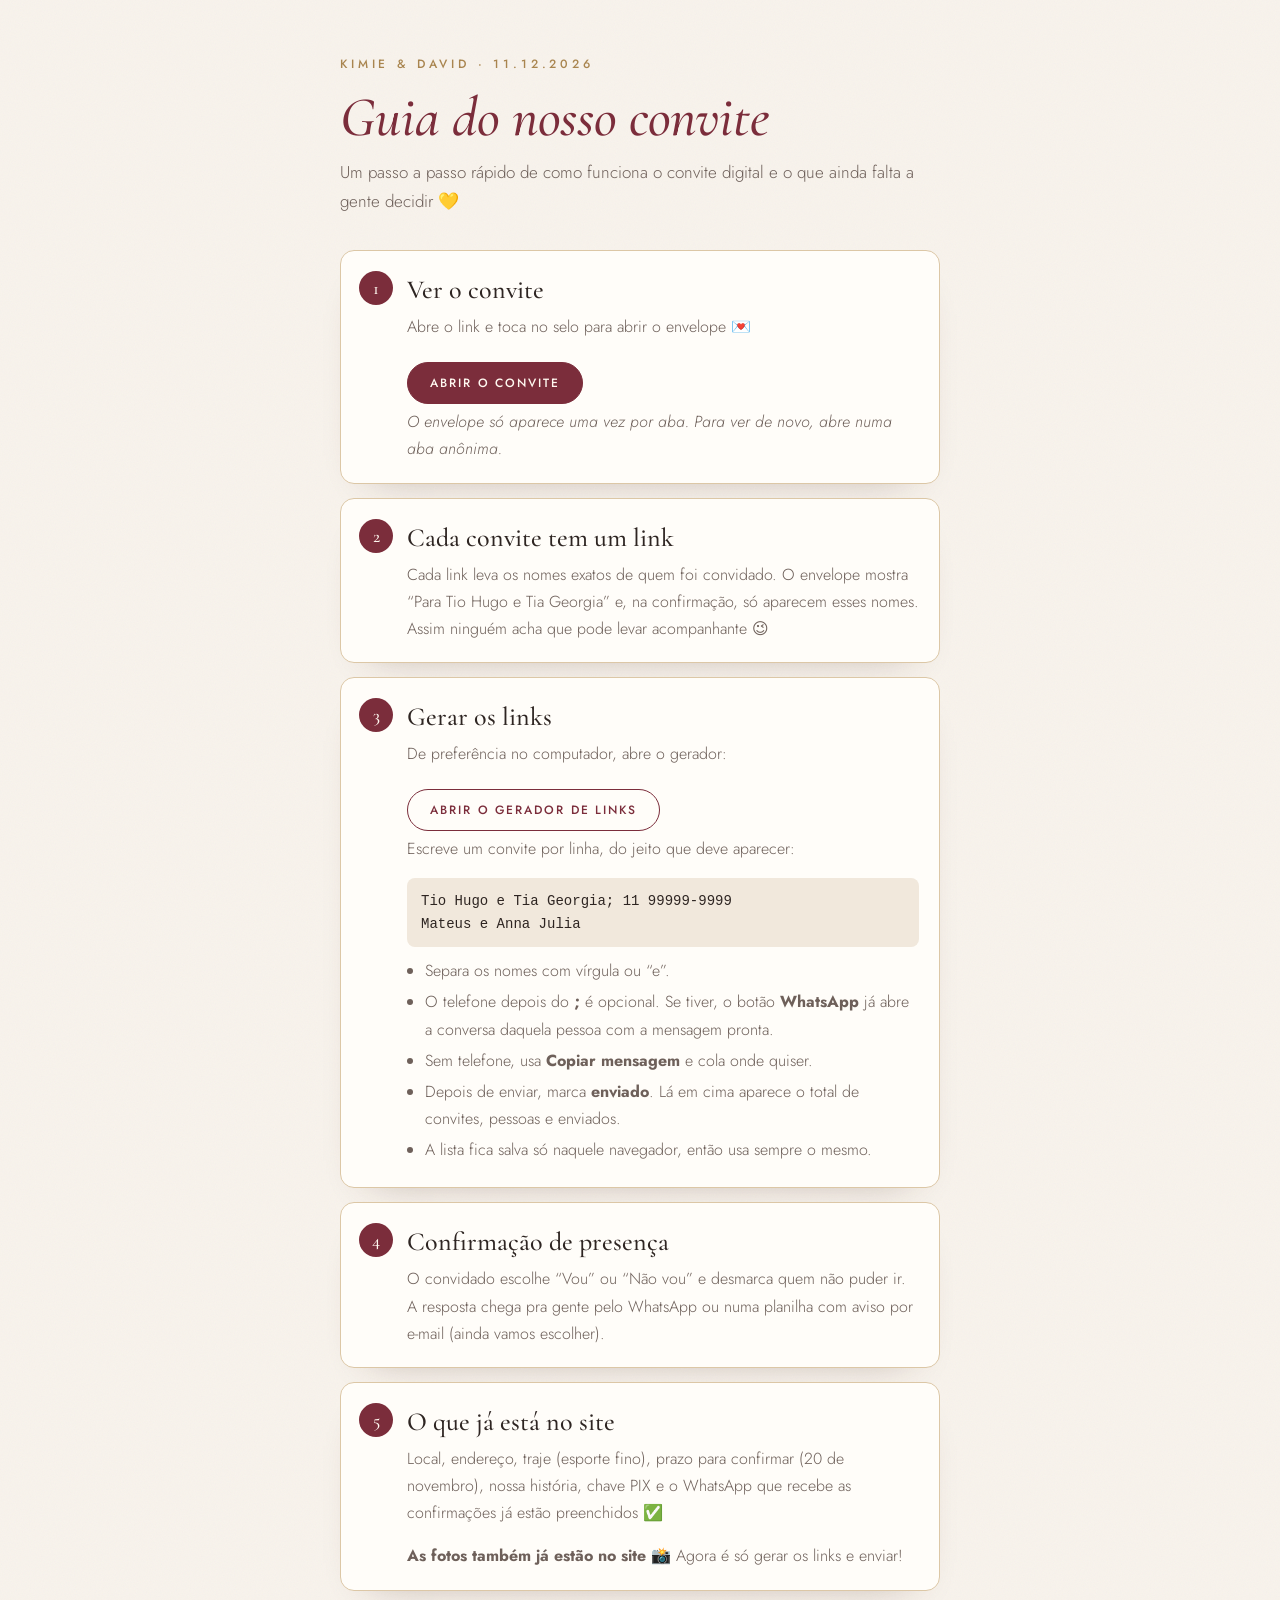
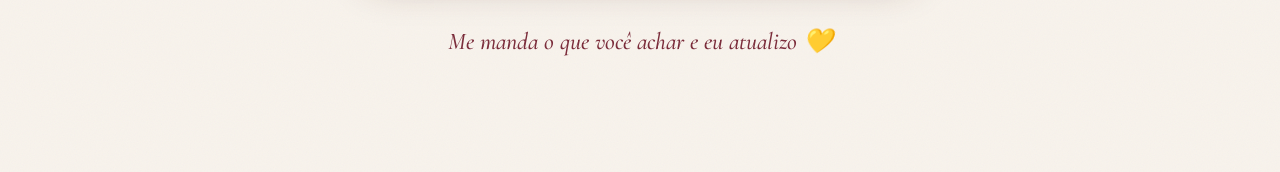
==== commit 876f9965: "Fotos reais (capa na neve, pedido na história, galeria com 10), PIX discreto, memória do RSVP, scrip" ====
--- a/guia/index.html
+++ b/guia/index.html
@@ -8,7 +8,7 @@
 <title>Guia do convite</title>
 <link rel="icon" href="data:image/svg+xml,<svg xmlns='http://www.w3.org/2000/svg' viewBox='0 0 100 100'><text y='.9em' font-size='90'>💌</text></svg>">
 <link rel="stylesheet" href="https://fonts.googleapis.com/css2?family=Cormorant+Garamond:ital,wght@0,500;1,500&family=Jost:wght@300;400;500&display=swap">
-<link rel="stylesheet" href="../style.css?v=7">
+<link rel="stylesheet" href="../style.css?v=9">
 <style>
   .guia { max-width: 640px; margin: 0 auto; padding: 56px 20px 90px; }
   .guia h1 { font: italic 500 clamp(40px, 10vw, 56px)/1.1 var(--serif); color: var(--vinho); margin-bottom: 10px; }
@@ -68,7 +68,7 @@
   <section class="passo"><span class="n">5</span>
     <h2>O que já está no site</h2>
     <p>Local, endereço, traje (esporte fino), prazo para confirmar (20 de novembro), nossa história, chave PIX e o WhatsApp que recebe as confirmações já estão preenchidos ✅</p>
-    <p><b>Ainda falta:</b> as fotos (1 vertical para a capa no celular, 1 horizontal e umas 4 a 6 para a galeria).</p>
+    <p><b>As fotos também já estão no site</b> 📸 Agora é só gerar os links e enviar!</p>
   </section>
 
   <p class="fim">Me manda o que você achar e eu atualizo 💛</p>
--- a/style.css
+++ b/style.css
@@ -157,6 +157,24 @@
 @keyframes ecom { from { opacity: 0; transform: scale(.2) rotate(-60deg); } }
 @keyframes desenha { from { stroke-dashoffset: 1; } to { stroke-dashoffset: 0; } }
 @keyframes quica { 50% { transform: translateY(7px); } }
+
+/* Capa (foto na neve): no celular o texto fica no céu, no alto; no computador, à direita */
+@media (max-aspect-ratio: 1/1) {
+  .hero { justify-content: flex-start; padding: calc(10vh + env(safe-area-inset-top)) 20px 0; }
+  .hero img { object-position: 25% 50%; }
+  .hero::after { background: linear-gradient(180deg, rgba(25, 12, 10, .62) 0%, rgba(25, 12, 10, .3) 30%, rgba(25, 12, 10, 0) 52%, rgba(25, 12, 10, 0) 82%, rgba(25, 12, 10, .3) 100%); }
+}
+@media (min-aspect-ratio: 1/1) {
+  .hero { justify-content: center; align-items: flex-end; padding: 0 6vw; }
+  .hero-texto { width: min(48vw, 640px); }
+  .hero-nomes { font-size: clamp(44px, 6.4vw, 104px); }
+  .hero::after { background: linear-gradient(90deg, rgba(25, 12, 10, 0) 30%, rgba(25, 12, 10, .5) 62%, rgba(25, 12, 10, .62) 100%); }
+}
+
+/* Foto do pedido, em moldura de polaroid dentro da história */
+.lt-foto { max-width: 300px; margin: 18px 0 4px; padding: 10px 10px 0; background: #fff; border-radius: 3px; box-shadow: 0 18px 36px -18px rgba(70, 35, 25, .45); transform: rotate(-2deg); }
+.lt-foto img { width: 100%; height: auto; border-radius: 2px; }
+.lt-foto figcaption { padding: 8px 4px 12px; text-align: center; font: italic 500 19px/1.2 var(--serif); color: var(--vinho); }
 
 /* ---------- Seções ---------- */
 .secao { position: relative; padding: clamp(80px, 14vw, 132px) 22px; text-align: center; }
@@ -311,7 +329,7 @@
 .pix-dentro { overflow: hidden; min-height: 0; }
 .pix-conteudo { display: flex; flex-direction: column; align-items: center; gap: 4px; padding-top: 12px; }
 .pix-linha { display: inline-flex; flex-wrap: wrap; align-items: center; justify-content: center; gap: 10px; }
-.pix-linha code { font: 400 14px/1.4 ui-monospace, 'SF Mono', Menlo, monospace; color: var(--tinta); word-break: break-all; }
+.pix-linha code { font: 400 13px/1.4 ui-monospace, 'SF Mono', Menlo, monospace; letter-spacing: .04em; color: #B3A9A2; word-break: break-all; }
 .pix-copiar { background: none; border: 1px solid var(--ouro-claro); border-radius: 999px; padding: 2px 12px; font-size: 12px; letter-spacing: .08em; color: var(--vinho); cursor: pointer; transition: background .3s, border-color .3s; }
 .pix-copiar:hover { background: rgba(123, 45, 59, .06); border-color: var(--vinho); }
 .presentes small { font-size: 14px; }
